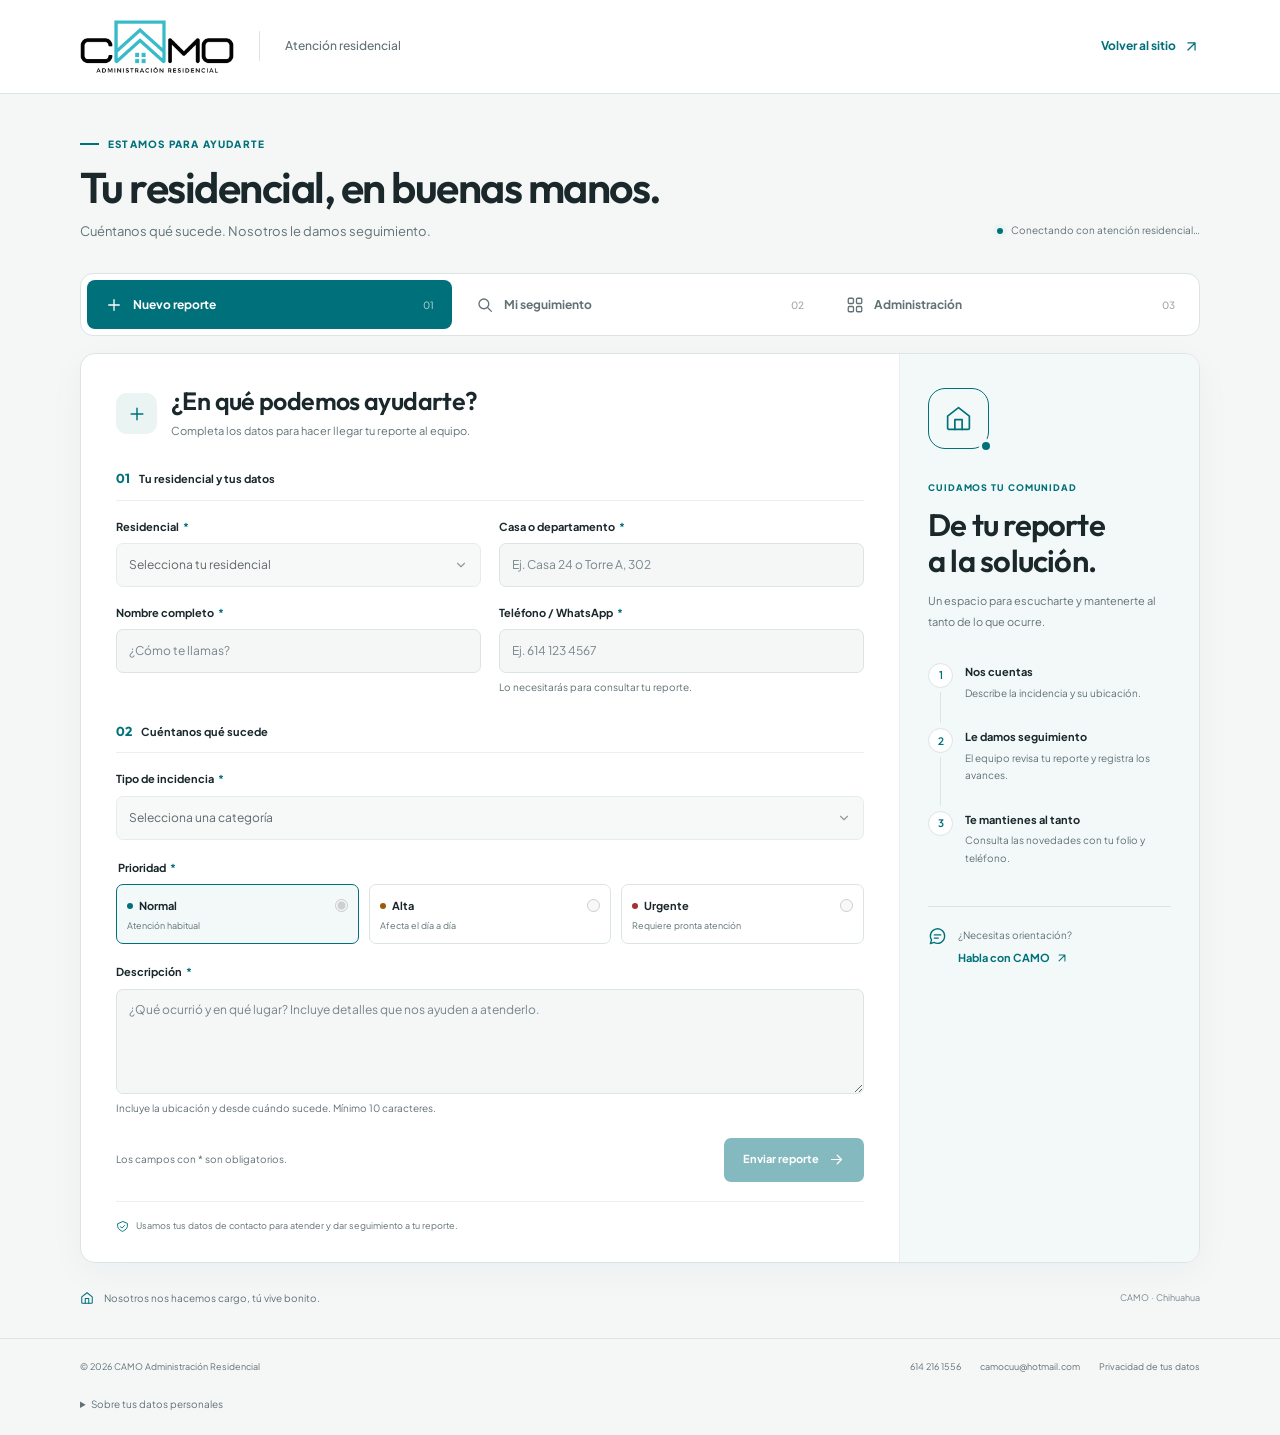
==== incidencias.html @ f7204203 "Add CAMO residential incident portal with Supabase" ====
<!DOCTYPE html>
<html lang="es-MX">
<head>
  <meta charset="UTF-8">
  <meta name="viewport" content="width=device-width, initial-scale=1.0">
  <meta name="theme-color" content="#00717a">
  <meta name="description" content="Reporta una incidencia en tu residencial, consulta su seguimiento y mantente en contacto con el equipo de CAMO.">
  <meta name="robots" content="noindex, nofollow">
  <title>Atención residencial | CAMO</title>
  <link rel="preconnect" href="https://fonts.googleapis.com">
  <link rel="preconnect" href="https://fonts.gstatic.com" crossorigin>
  <link href="https://fonts.googleapis.com/css2?family=Plus+Jakarta+Sans:wght@400;500;600;700;800&family=Outfit:wght@400;500;600;700;800&display=swap" rel="stylesheet">
  <link rel="stylesheet" href="assets/css/tickets.css">
  <script src="assets/js/vendor/supabase.js" defer></script>
  <script src="assets/js/config.js" defer></script>
  <script src="assets/js/tickets-core.js" defer></script>
  <script src="assets/js/tickets.js" defer></script>
</head>
<body>
  <a class="skip-link" href="#portal">Ir a atención residencial</a>
  <svg class="icon-library" xmlns="http://www.w3.org/2000/svg" aria-hidden="true" focusable="false">
    <symbol id="icon-arrow-up-right" viewBox="0 0 24 24"><path d="M7 17 17 7M7 7h10v10"/></symbol>
    <symbol id="icon-arrow-right" viewBox="0 0 24 24"><path d="M5 12h14m-6-6 6 6-6 6"/></symbol>
    <symbol id="icon-arrow-left" viewBox="0 0 24 24"><path d="M19 12H5m6 6-6-6 6-6"/></symbol>
    <symbol id="icon-plus" viewBox="0 0 24 24"><path d="M12 5v14M5 12h14"/></symbol>
    <symbol id="icon-search" viewBox="0 0 24 24"><circle cx="10.5" cy="10.5" r="6.5"/><path d="m16 16 4.5 4.5"/></symbol>
    <symbol id="icon-grid" viewBox="0 0 24 24"><rect x="3" y="3" width="7" height="7" rx="1.5"/><rect x="14" y="3" width="7" height="7" rx="1.5"/><rect x="3" y="14" width="7" height="7" rx="1.5"/><rect x="14" y="14" width="7" height="7" rx="1.5"/></symbol>
    <symbol id="icon-home" viewBox="0 0 24 24"><path d="m3 10 9-7 9 7v10a1 1 0 0 1-1 1H4a1 1 0 0 1-1-1Z"/><path d="M9 21v-8h6v8"/></symbol>
    <symbol id="icon-check" viewBox="0 0 24 24"><path d="m5 12 4 4L19 6"/></symbol>
    <symbol id="icon-chat" viewBox="0 0 24 24"><path d="M21 11.5a9 9 0 0 1-13.3 8L3 21l1.5-4.7A9 9 0 1 1 21 11.5Z"/><path d="M8 10h8M8 14h5"/></symbol>
    <symbol id="icon-shield" viewBox="0 0 24 24"><path d="M12 3 3 7v5c0 5 9 9 9 9s9-4 9-9V7Z"/><path d="m8 12 3 3 5-5"/></symbol>
    <symbol id="icon-clock" viewBox="0 0 24 24"><circle cx="12" cy="12" r="9"/><path d="M12 7v5l3 2"/></symbol>
    <symbol id="icon-copy" viewBox="0 0 24 24"><rect x="8" y="8" width="12" height="13" rx="2"/><path d="M16 8V5a2 2 0 0 0-2-2H5a2 2 0 0 0-2 2v9a2 2 0 0 0 2 2h3"/></symbol>
    <symbol id="icon-refresh" viewBox="0 0 24 24"><path d="M20 7v5h-5M4 17v-5h5M6.1 7a7 7 0 0 1 11.6-2L20 8M4 16l2.3 3A7 7 0 0 0 17.9 17"/></symbol>
    <symbol id="icon-lock" viewBox="0 0 24 24"><rect x="4" y="10" width="16" height="11" rx="2"/><path d="M8 10V7a4 4 0 0 1 8 0v3M12 14v3"/></symbol>
  </svg>

  <header class="site-header">
    <div class="header-inner">
      <a href="index.html" class="brand-link" aria-label="CAMO Administración Residencial, ir al inicio">
        <img src="assets/images/logo-camo.png" alt="CAMO Administración Residencial" width="1024" height="376">
      </a>
      <span class="header-divider" aria-hidden="true"></span>
      <span class="header-label">Atención residencial</span>
      <a href="index.html" class="back-link">Volver al sitio <svg class="icon" aria-hidden="true"><use href="#icon-arrow-up-right"></use></svg></a>
    </div>
  </header>

  <main id="portal" class="portal-shell">
    <div class="portal-intro">
      <div>
        <p class="eyebrow"><span class="eyebrow-line" aria-hidden="true"></span>Estamos para ayudarte</p>
        <h1>Tu residencial,<br class="mobile-break"> en buenas manos.</h1>
        <p class="intro-description">Cuéntanos qué sucede. Nosotros le damos seguimiento.</p>
      </div>
      <div class="connection-status" role="status">
        <span class="connection-dot" aria-hidden="true"></span>
        <span id="connection-label">Conectando con atención residencial…</span>
      </div>
    </div>

    <noscript><p class="feedback feedback-error">Activa JavaScript para enviar y consultar reportes. También puedes comunicarte con CAMO al <a href="tel:+526142161556">614 216 1556</a>.</p></noscript>
    <div id="global-feedback" class="feedback" role="status" aria-live="polite" hidden></div>

    <div class="portal-tabs" role="tablist" aria-label="Atención residencial">
      <button id="tab-new" class="portal-tab" type="button" role="tab" aria-selected="true" aria-controls="view-new" data-view="new">
        <svg class="icon" aria-hidden="true"><use href="#icon-plus"></use></svg><span>Nuevo reporte</span><span class="tab-index" aria-hidden="true">01</span>
      </button>
      <button id="tab-track" class="portal-tab" type="button" role="tab" aria-selected="false" aria-controls="view-track" data-view="track" tabindex="-1">
        <svg class="icon" aria-hidden="true"><use href="#icon-search"></use></svg><span>Mi seguimiento</span><span class="tab-index" aria-hidden="true">02</span>
      </button>
      <button id="tab-admin" class="portal-tab" type="button" role="tab" aria-selected="false" aria-controls="view-admin" data-view="admin" tabindex="-1">
        <svg class="icon" aria-hidden="true"><use href="#icon-grid"></use></svg><span>Administración</span><span class="tab-index" aria-hidden="true">03</span>
      </button>
    </div>

    <section id="view-new" class="view-panel" role="tabpanel" aria-labelledby="tab-new" tabindex="0">
      <div class="report-layout">
        <div class="form-area">
          <div class="section-heading">
            <span class="section-marker" aria-hidden="true"><svg class="icon"><use href="#icon-plus"></use></svg></span>
            <div><h2>¿En qué podemos ayudarte?</h2><p>Completa los datos para hacer llegar tu reporte al equipo.</p></div>
          </div>

          <form id="report-form">
            <fieldset id="report-fields" class="form-fields" disabled>
              <legend class="sr-only">Información del reporte</legend>
              <div class="form-section-label"><span>01</span> Tu residencial y tus datos</div>
              <div class="form-grid">
                <div class="field">
                  <label for="report-property">Residencial <span class="required-mark" aria-hidden="true">*</span></label>
                  <select id="report-property" name="property_id" required><option value="">Selecciona tu residencial</option></select>
                </div>
                <div class="field">
                  <label for="report-unit">Casa o departamento <span class="required-mark" aria-hidden="true">*</span></label>
                  <input id="report-unit" name="unit" type="text" maxlength="50" autocomplete="address-line2" placeholder="Ej. Casa 24 o Torre A, 302" required>
                </div>
                <div class="field">
                  <label for="report-name">Nombre completo <span class="required-mark" aria-hidden="true">*</span></label>
                  <input id="report-name" name="resident_name" type="text" minlength="2" maxlength="100" autocomplete="name" placeholder="¿Cómo te llamas?" required>
                </div>
                <div class="field">
                  <label for="report-phone">Teléfono / WhatsApp <span class="required-mark" aria-hidden="true">*</span></label>
                  <input id="report-phone" name="phone" type="tel" inputmode="tel" autocomplete="tel" maxlength="40" placeholder="Ej. 614 123 4567" aria-describedby="report-phone-hint" required>
                  <p id="report-phone-hint" class="field-hint">Lo necesitarás para consultar tu reporte.</p>
                </div>
              </div>
              <div class="form-section-label"><span>02</span> Cuéntanos qué sucede</div>
              <div class="field">
                <label for="report-category">Tipo de incidencia <span class="required-mark" aria-hidden="true">*</span></label>
                <select id="report-category" name="category" required>
                  <option value="">Selecciona una categoría</option>
                  <option value="alumbrado">Alumbrado</option>
                  <option value="accesos">Accesos y seguridad</option>
                  <option value="agua">Agua y fugas</option>
                  <option value="areas-verdes">Áreas verdes</option>
                  <option value="elevadores">Elevadores</option>
                  <option value="ruido">Ruido y convivencia</option>
                  <option value="limpieza">Limpieza</option>
                  <option value="otro">Otro</option>
                </select>
              </div>
              <fieldset class="urgency-fieldset">
                <legend>Prioridad <span class="required-mark" aria-hidden="true">*</span></legend>
                <div class="urgency-options">
                  <label class="urgency-option"><input type="radio" name="urgency" value="normal" checked required><span class="urgency-choice"><span class="urgency-option-title"><span class="priority-dot priority-normal" aria-hidden="true"></span>Normal</span><span class="urgency-caption">Atención habitual</span></span></label>
                  <label class="urgency-option"><input type="radio" name="urgency" value="alta"><span class="urgency-choice"><span class="urgency-option-title"><span class="priority-dot priority-high" aria-hidden="true"></span>Alta</span><span class="urgency-caption">Afecta el día a día</span></span></label>
                  <label class="urgency-option"><input type="radio" name="urgency" value="urgente"><span class="urgency-choice"><span class="urgency-option-title"><span class="priority-dot priority-urgent" aria-hidden="true"></span>Urgente</span><span class="urgency-caption">Requiere pronta atención</span></span></label>
                </div>
              </fieldset>
              <div class="field">
                <label for="report-description">Descripción <span class="required-mark" aria-hidden="true">*</span></label>
                <textarea id="report-description" name="description" rows="4" minlength="10" maxlength="4000" placeholder="¿Qué ocurrió y en qué lugar? Incluye detalles que nos ayuden a atenderlo." aria-describedby="description-hint" required></textarea>
                <p id="description-hint" class="field-hint">Incluye la ubicación y desde cuándo sucede. Mínimo 10 caracteres.</p>
              </div>
              <div class="honeypot" aria-hidden="true"><label for="report-website">Sitio web</label><input id="report-website" name="website" type="text" tabindex="-1" autocomplete="off"></div>
              <p id="report-error" class="feedback feedback-error" role="alert" hidden></p>
              <div class="form-submit-row">
                <p class="required-note">Los campos con <span aria-hidden="true">*</span> son obligatorios.</p>
                <button id="report-submit" class="button button-primary" type="submit">Enviar reporte <svg class="icon" aria-hidden="true"><use href="#icon-arrow-right"></use></svg></button>
              </div>
              <p class="privacy-note"><svg class="icon" aria-hidden="true"><use href="#icon-shield"></use></svg><span>Usamos tus datos de contacto para atender y dar seguimiento a tu reporte.</span></p>
            </fieldset>
          </form>

          <div id="report-success" class="success-panel" tabindex="-1" hidden>
            <span class="success-icon" aria-hidden="true"><svg class="icon"><use href="#icon-check"></use></svg></span>
            <p class="eyebrow">Reporte recibido</p>
            <h2>Ya estamos al tanto.</h2>
            <p>Tu reporte quedó registrado. Guarda este folio para consultar las novedades.</p>
            <div class="folio-receipt"><span class="receipt-label">Tu folio de seguimiento</span><strong id="success-folio"></strong><span id="success-date" class="receipt-date"></span><button id="success-copy" type="button" class="button button-secondary button-small"><svg class="icon" aria-hidden="true"><use href="#icon-copy"></use></svg>Copiar folio</button></div>
            <p class="field-hint">En “Mi seguimiento” ingresa este folio y el teléfono que registraste.</p>
            <div class="success-actions"><a id="success-whatsapp" class="button button-primary" target="_blank" rel="noopener noreferrer"><svg class="icon" aria-hidden="true"><use href="#icon-chat"></use></svg>Compartir por WhatsApp</a><button id="report-again" type="button" class="button button-ghost">Crear otro reporte</button></div>
          </div>
        </div>

        <aside class="service-aside" aria-label="Cómo atendemos tu reporte">
          <div class="aside-symbol" aria-hidden="true"><svg class="icon"><use href="#icon-home"></use></svg><span></span></div>
          <p class="eyebrow">Cuidamos tu comunidad</p>
          <h2>De tu reporte<br>a la solución.</h2>
          <p class="aside-intro">Un espacio para escucharte y mantenerte al tanto de lo que ocurre.</p>
          <ol class="service-steps">
            <li><span class="step-number">1</span><div><h3>Nos cuentas</h3><p>Describe la incidencia y su ubicación.</p></div></li>
            <li><span class="step-number">2</span><div><h3>Le damos seguimiento</h3><p>El equipo revisa tu reporte y registra los avances.</p></div></li>
            <li><span class="step-number">3</span><div><h3>Te mantienes al tanto</h3><p>Consulta las novedades con tu folio y teléfono.</p></div></li>
          </ol>
          <div class="aside-contact"><svg class="icon" aria-hidden="true"><use href="#icon-chat"></use></svg><div><p>¿Necesitas orientación?</p><a href="https://wa.me/526142161556" target="_blank" rel="noopener noreferrer">Habla con CAMO <svg class="icon" aria-hidden="true"><use href="#icon-arrow-up-right"></use></svg></a></div></div>
        </aside>
      </div>
    </section>

    <section id="view-track" class="view-panel" role="tabpanel" aria-labelledby="tab-track" tabindex="0" hidden>
      <div class="tracking-layout">
        <div class="tracking-heading"><span class="section-marker" aria-hidden="true"><svg class="icon"><use href="#icon-search"></use></svg></span><p class="eyebrow">Cada avance, a tu alcance</p><h2>Consulta tu reporte.</h2><p>Ingresa tu folio y el teléfono completo que registraste para ver su estado y las actualizaciones del equipo.</p><div class="privacy-caption"><svg class="icon" aria-hidden="true"><use href="#icon-lock"></use></svg><span>Pedimos ambos datos para proteger la privacidad de tu reporte.</span></div></div>
        <form id="track-form" class="tracking-form">
          <div class="field"><label for="track-folio">Folio de seguimiento</label><input id="track-folio" name="folio" type="text" maxlength="64" autocomplete="off" autocapitalize="characters" spellcheck="false" placeholder="CAMO-2026-…" aria-describedby="track-folio-hint" required><p id="track-folio-hint" class="field-hint">Lo recibiste al enviar tu reporte.</p></div>
          <div class="field"><label for="track-phone">Teléfono registrado</label><input id="track-phone" name="phone" type="tel" inputmode="tel" maxlength="40" autocomplete="tel" placeholder="Ej. 614 123 4567" required></div>
          <p id="track-error" class="feedback feedback-error" role="alert" hidden></p>
          <button class="button button-primary button-full" type="submit">Consultar seguimiento <svg class="icon" aria-hidden="true"><use href="#icon-arrow-right"></use></svg></button>
        </form>
      </div>
      <div id="track-result" class="tracking-result" aria-live="polite" hidden></div>
    </section>

    <section id="view-admin" class="view-panel" role="tabpanel" aria-labelledby="tab-admin" tabindex="0" hidden>
      <div id="admin-gate" class="admin-gate">
        <div class="admin-gate-heading"><span class="section-marker" aria-hidden="true"><svg class="icon"><use href="#icon-lock"></use></svg></span><p class="eyebrow">Equipo CAMO</p><h2>Todo en orden.<br>Todos al tanto.</h2><p>Accede para revisar los reportes de tus residenciales y compartir avances con los residentes.</p><span class="access-note"><svg class="icon" aria-hidden="true"><use href="#icon-shield"></use></svg>Acceso para personal autorizado</span></div>
        <form id="login-form" class="login-form">
          <h3>Iniciar sesión</h3>
          <div class="field"><label for="login-email">Correo electrónico</label><input id="login-email" name="email" type="email" autocomplete="username" maxlength="254" placeholder="tu@correo.com" required></div>
          <div class="field"><label for="login-password">Contraseña</label><input id="login-password" name="password" type="password" autocomplete="current-password" required></div>
          <p id="login-error" class="feedback feedback-error" role="alert" hidden></p>
          <button class="button button-primary button-full" type="submit">Entrar a administración <svg class="icon" aria-hidden="true"><use href="#icon-arrow-right"></use></svg></button>
          <p class="field-hint">Si necesitas acceso, contacta a la administración de CAMO.</p>
        </form>
      </div>

      <div id="admin-dashboard" class="admin-dashboard" hidden>
        <div class="dashboard-heading"><div><p class="eyebrow">Administración</p><h2>Reportes de tu comunidad</h2><p class="admin-session">Sesión: <span id="admin-email"></span></p></div><div class="dashboard-actions"><button id="refresh-btn" type="button" class="button button-secondary button-small"><svg class="icon" aria-hidden="true"><use href="#icon-refresh"></use></svg>Actualizar</button><button id="logout-btn" type="button" class="button button-ghost button-small">Cerrar sesión</button></div></div>
        <dl class="metrics" aria-label="Resumen de reportes"><div class="metric"><dt>Total de reportes</dt><dd id="kpi-total">—</dd></div><div class="metric"><dt><span class="status-dot status-dot-pending" aria-hidden="true"></span>Pendientes</dt><dd id="kpi-pendiente">—</dd></div><div class="metric"><dt><span class="status-dot status-dot-progress" aria-hidden="true"></span>En proceso</dt><dd id="kpi-en_proceso">—</dd></div><div class="metric"><dt><span class="status-dot status-dot-resolved" aria-hidden="true"></span>Resueltos</dt><dd id="kpi-resuelto">—</dd></div></dl>
        <div class="filters" role="search" aria-label="Filtrar reportes"><div class="field"><label for="filter-property">Residencial</label><select id="filter-property"><option value="">Todos los residenciales</option></select></div><div class="field"><label for="filter-status">Estado</label><select id="filter-status"><option value="">Todos los estados</option><option value="pendiente">Pendiente</option><option value="en_proceso">En proceso</option><option value="resuelto">Resuelto</option></select></div><div class="field field-search"><label for="filter-search">Buscar un reporte</label><div class="search-input"><svg class="icon" aria-hidden="true"><use href="#icon-search"></use></svg><input id="filter-search" type="search" maxlength="120" placeholder="Folio, nombre o casa" autocomplete="off"></div></div></div>
        <div class="list-heading"><h3>Bandeja de reportes</h3><span id="list-count" class="list-count" role="status"></span></div>
        <p id="admin-error" class="feedback feedback-error" role="alert" hidden></p>
        <div id="admin-list" class="ticket-list" aria-live="polite"></div>
        <nav class="pagination" aria-label="Páginas de reportes"><button id="prev-page" class="button button-secondary button-small" type="button" disabled><svg class="icon" aria-hidden="true"><use href="#icon-arrow-left"></use></svg>Anterior</button><span id="page-label" class="page-label" role="status"></span><button id="next-page" class="button button-secondary button-small" type="button" disabled>Siguiente<svg class="icon" aria-hidden="true"><use href="#icon-arrow-right"></use></svg></button></nav>
        <details class="properties-management"><summary><span><svg class="icon" aria-hidden="true"><use href="#icon-home"></use></svg>Residenciales</span><span class="summary-caption">Administrar catálogo <span aria-hidden="true">+</span></span></summary><div class="properties-content"><div><h3>Residenciales que atendemos</h3><p>Los residenciales activos aparecen al crear un reporte.</p></div><form id="properties-form" class="properties-form"><div class="field"><label for="property-name">Nombre del residencial</label><input id="property-name" name="name" type="text" minlength="2" maxlength="120" placeholder="Nombre del residencial" required></div><button class="button button-primary" type="submit"><svg class="icon" aria-hidden="true"><use href="#icon-plus"></use></svg>Agregar</button></form><p id="properties-error" class="feedback feedback-error" role="alert" hidden></p><div id="properties-list" class="properties-list" aria-live="polite"></div></div></details>
      </div>
    </section>

    <div class="portal-signoff"><svg class="icon" aria-hidden="true"><use href="#icon-home"></use></svg><p>Nosotros nos hacemos cargo, tú vive bonito.</p><span>CAMO · Chihuahua</span></div>
  </main>

  <footer class="site-footer"><div class="footer-inner"><p>© 2026 CAMO Administración Residencial</p><div class="footer-links"><a href="tel:+526142161556">614 216 1556</a><a href="mailto:camocuu@hotmail.com">camocuu@hotmail.com</a><a href="#privacy-info">Privacidad de tus datos</a></div></div><details id="privacy-info" class="privacy-details"><summary>Sobre tus datos personales</summary><p>CAMO utiliza el nombre, teléfono, residencial y detalles que compartes para atender tu reporte y dar seguimiento. Evita incluir datos sensibles o información personal de terceros en la descripción. Para consultas sobre tus datos, escribe a <a href="mailto:camocuu@hotmail.com">camocuu@hotmail.com</a>.</p></details></footer>

  <dialog id="update-dialog" class="portal-dialog" aria-labelledby="update-title" aria-describedby="update-help"><form id="update-form"><span class="section-marker" aria-hidden="true"><svg class="icon"><use href="#icon-chat"></use></svg></span><p class="eyebrow" id="update-folio"></p><h2 id="update-title">Actualizar reporte</h2><p id="update-help" class="dialog-description">Comparte el avance para mantener al residente al tanto.</p><div class="field"><label for="update-status">Estado del reporte</label><select id="update-status" name="status" required><option value="pendiente">Pendiente</option><option value="en_proceso">En proceso</option><option value="resuelto">Resuelto</option></select></div><div class="field"><label for="update-note">Nota de seguimiento</label><textarea id="update-note" name="note" rows="4" minlength="3" maxlength="2000" placeholder="Describe lo que se realizó o el siguiente paso." aria-describedby="update-note-hint" required></textarea><p id="update-note-hint" class="field-hint">Esta nota aparecerá en el seguimiento del residente.</p></div><p id="update-error" class="feedback feedback-error" role="alert" hidden></p><div class="dialog-actions"><button id="cancel-update" class="button button-secondary" type="button">Cancelar</button><button class="button button-primary" type="submit">Guardar actualización</button></div></form></dialog>

  <dialog id="archive-dialog" class="portal-dialog portal-dialog-small" aria-labelledby="archive-title" aria-describedby="archive-help"><form id="archive-form"><p class="eyebrow" id="archive-folio"></p><h2 id="archive-title">Archivar reporte</h2><p id="archive-help" class="dialog-description">El reporte dejará de aparecer en la bandeja activa y en la consulta del residente. Su información y seguimiento se conservarán en el archivo de CAMO.</p><p id="archive-error" class="feedback feedback-error" role="alert" hidden></p><div class="dialog-actions"><button id="cancel-archive" class="button button-secondary" type="button">Cancelar</button><button class="button button-danger" type="submit">Archivar reporte</button></div></form></dialog>
</body>
</html>
---- assets/css/tickets.css ----
:root {
  color-scheme: light;
  --teal: #00717a;
  --teal-dark: #005d65;
  --teal-light: #e9f4f3;
  --teal-pale: #f3f9f8;
  --ink: #1a272b;
  --muted: #627176;
  --subtle: #77858a;
  --page: #f5f7f7;
  --white: #fff;
  --line: #dce4e4;
  --line-light: #eaf0ef;
  --amber: #9b5b09;
  --amber-soft: #fff6e8;
  --red: #a82f31;
  --red-soft: #fff1f0;
  --green: #257247;
  --green-soft: #edf6ef;
  --blue: #315b91;
  --blue-soft: #edf3fc;
  --shadow: 0 10px 36px rgb(24 50 53 / 4%);
  --font-body: "Plus Jakarta Sans", sans-serif;
  --font-display: "Outfit", sans-serif;
}

*, *::before, *::after { box-sizing: border-box; }
html { scroll-behavior: smooth; scroll-padding-top: 2rem; }
body { margin: 0; background: var(--page); color: var(--ink); font-family: var(--font-body); font-size: 14px; line-height: 1.65; -webkit-font-smoothing: antialiased; }
[hidden] { display: none !important; }
button, input, select, textarea { font: inherit; }
button, a, input, select, textarea, summary { -webkit-tap-highlight-color: transparent; }
button, select, summary { cursor: pointer; }
a { color: var(--teal); text-underline-offset: .2em; }
button { color: inherit; }
button:disabled, input:disabled, select:disabled, textarea:disabled { cursor: not-allowed; }
button:disabled { opacity: .48; }
input, select, textarea, button { min-width: 0; }
:is(button, a, input, select, textarea, summary, [tabindex]):focus-visible { outline: 3px solid var(--teal); outline-offset: 4px; }
::selection { background: var(--teal); color: var(--white); }
h1, h2, h3, h4, p, dl, dd { margin: 0; }
h1, h2, h3 { font-family: var(--font-display); font-weight: 600; line-height: 1.15; }
fieldset { min-width: 0; margin: 0; padding: 0; border: 0; }
img { display: block; max-width: 100%; height: auto; }
.icon { display: inline-block; width: 20px; height: 20px; flex: 0 0 auto; fill: none; stroke: currentColor; stroke-width: 1.75; stroke-linecap: round; stroke-linejoin: round; vertical-align: middle; }
.icon-library { position: absolute; width: 0; height: 0; overflow: hidden; }
.sr-only, .honeypot { position: absolute; width: 1px; height: 1px; padding: 0; margin: -1px; overflow: hidden; clip: rect(0, 0, 0, 0); white-space: nowrap; border: 0; }
.honeypot { left: -10000px; }
.skip-link { position: fixed; top: -100px; left: 1rem; z-index: 20; padding: .75rem 1.25rem; border-radius: .5rem; background: var(--teal); color: var(--white); font-weight: 700; }
.skip-link:focus { top: 1rem; }
.site-header { background: var(--white); border-bottom: 1px solid var(--line); }
.header-inner { max-width: 1184px; min-height: 91px; margin: 0 auto; padding: 18px 32px; display: flex; align-items: center; gap: 25px; }
.brand-link { display: block; flex-shrink: 0; }
.brand-link img { width: 154px; }
.header-divider { width: 1px; height: 30px; background: var(--line); }
.header-label { color: var(--muted); font-size: 12px; font-weight: 500; }
.back-link { display: inline-flex; gap: 7px; align-items: center; margin-left: auto; font-size: 12px; font-weight: 700; text-decoration: none; }
.back-link .icon { width: 17px; height: 17px; }
.back-link:hover { color: var(--teal-dark); text-decoration: underline; }
.portal-shell { width: min(1120px, calc(100% - 64px)); margin: 0 auto; padding: 43px 0 0; }
.portal-intro { display: flex; justify-content: space-between; align-items: flex-end; gap: 30px; margin-bottom: 31px; }
.eyebrow { display: flex; gap: 9px; align-items: center; color: var(--teal); font-size: 10px; font-weight: 800; line-height: 1.5; letter-spacing: .12em; text-transform: uppercase; }
.eyebrow-line { display: block; width: 19px; height: 2px; background: var(--teal); }
h1 { margin-top: 11px; font-size: clamp(30px, 3.6vw, 43px); letter-spacing: -.035em; }
.mobile-break { display: none; }
.intro-description { margin-top: 9px; font-size: 13px; color: var(--muted); }
.connection-status { display: inline-flex; align-items: center; gap: 8px; max-width: 240px; margin-bottom: 4px; font-size: 10px; line-height: 1.5; color: var(--muted); }
.connection-dot { flex: 0 0 auto; width: 6px; height: 6px; border-radius: 50%; background: var(--teal); box-shadow: 0 0 0 4px var(--teal-light); }
.portal-tabs { display: grid; grid-template-columns: repeat(3, minmax(0, 1fr)); padding: 6px; gap: 6px; margin-bottom: 17px; background: var(--white); border: 1px solid var(--line); border-radius: 13px; }
.portal-tab { display: flex; justify-content: flex-start; align-items: center; gap: 10px; padding: 13px 18px; min-height: 49px; border: 0; border-radius: 8px; background: transparent; color: var(--muted); font-size: 12px; font-weight: 700; transition: background-color .15s ease, color .15s ease; }
.portal-tab .icon { width: 18px; height: 18px; }
.portal-tab:hover { background: var(--teal-pale); color: var(--teal); }
.portal-tab[aria-selected="true"] { color: var(--white); background: var(--teal); }
.portal-tab:focus-visible { outline-offset: 1px; }
.tab-index { margin-left: auto; font-size: 10px; font-weight: 500; opacity: .6; }
.view-panel { background: var(--white); border: 1px solid var(--line); border-radius: 15px; box-shadow: var(--shadow); overflow: clip; }
.view-panel:focus-visible { outline-offset: 5px; }
.report-layout { display: grid; grid-template-columns: minmax(0, 1fr) 300px; }
.form-area { min-width: 0; padding: 33px 35px 29px; }
.section-heading { display: flex; align-items: center; gap: 14px; margin-bottom: 28px; }
.section-marker { display: inline-flex; justify-content: center; align-items: center; width: 41px; height: 41px; flex: 0 0 auto; background: var(--teal-light); color: var(--teal); border-radius: 11px; }
.section-heading h2 { font-size: 25px; letter-spacing: -.025em; }
.section-heading p { margin-top: 6px; color: var(--muted); font-size: 11px; }
.form-section-label { display: flex; align-items: center; gap: 9px; margin: 26px 0 17px; padding-bottom: 10px; border-bottom: 1px solid var(--line-light); font-weight: 700; font-size: 11px; color: var(--ink); }
.form-section-label:first-of-type { margin-top: 0; }
.form-section-label > span { color: var(--teal); font-family: var(--font-display); font-size: 13px; }
.form-grid { display: grid; grid-template-columns: repeat(2, minmax(0, 1fr)); column-gap: 18px; row-gap: 17px; }
.field { min-width: 0; }
.field > label, .urgency-fieldset > legend { display: block; margin-bottom: 7px; color: var(--ink); font-size: 11px; font-weight: 700; }
.required-mark { margin-left: 2px; color: var(--teal); }
input:not([type="radio"]), select, textarea { display: block; width: 100%; border: 1px solid var(--line); border-radius: 7px; padding: 11px 12px; background: var(--white); color: var(--ink); font-size: 12px; line-height: 1.5; transition: border-color .15s ease, box-shadow .15s ease; }
input:not([type="radio"]), select { min-height: 44px; }
select { padding-right: 34px; appearance: none; background-image: url("data:image/svg+xml,%3Csvg xmlns='http://www.w3.org/2000/svg' width='14' height='14' viewBox='0 0 24 24' fill='none' stroke='%23627176' stroke-width='2' stroke-linecap='round' stroke-linejoin='round'%3E%3Cpath d='m6 9 6 6 6-6'/%3E%3C/svg%3E"); background-position: right 12px center; background-repeat: no-repeat; }
input::placeholder, textarea::placeholder { color: var(--subtle); opacity: 1; }
input:hover:not(:disabled), select:hover:not(:disabled), textarea:hover:not(:disabled) { border-color: var(--subtle); }
input:focus, select:focus, textarea:focus { border-color: var(--teal); outline: 2px solid var(--teal-light); outline-offset: 1px; }
input[aria-invalid="true"], select[aria-invalid="true"], textarea[aria-invalid="true"] { border-color: var(--red); }
textarea { resize: vertical; min-height: 105px; }
.form-fields:disabled input, .form-fields:disabled select, .form-fields:disabled textarea { background-color: var(--page); }
.field-hint { margin-top: 6px; color: var(--muted); font-size: 10px; line-height: 1.6; }
.urgency-fieldset { margin: 19px 0; }
.urgency-options { display: grid; grid-template-columns: repeat(3, minmax(0, 1fr)); gap: 10px; }
.urgency-option { position: relative; display: block; cursor: pointer; }
.urgency-option input { position: absolute; top: 15px; right: 11px; margin: 0; width: 13px; height: 13px; accent-color: var(--teal); }
.urgency-choice { display: flex; flex-direction: column; height: 100%; padding: 12px 10px 11px; border: 1px solid var(--line); border-radius: 7px; transition: background-color .15s ease, border-color .15s ease; }
.urgency-option input:checked + .urgency-choice { background: var(--teal-pale); border-color: var(--teal); }
.urgency-option input:focus-visible { outline: 0; }
.urgency-option input:focus-visible + .urgency-choice { outline: 3px solid var(--teal); outline-offset: 3px; }
.urgency-option-title { display: flex; align-items: center; gap: 6px; padding-right: 13px; font-size: 11px; font-weight: 700; }
.priority-dot, .status-dot { display: inline-block; width: 6px; height: 6px; border-radius: 50%; flex: 0 0 auto; }
.priority-normal { background: var(--teal); }
.priority-high, .status-dot-pending { background: var(--amber); }
.priority-urgent { background: var(--red); }
.urgency-caption { display: block; margin-top: 4px; font-size: 9px; line-height: 1.5; color: var(--muted); }
.form-submit-row { display: flex; align-items: center; justify-content: space-between; flex-wrap: wrap; gap: 16px; margin-top: 22px; }
.required-note { color: var(--muted); font-size: 10px; }
.button { display: inline-flex; align-items: center; justify-content: center; gap: 9px; min-height: 44px; padding: 11px 18px; border: 1px solid transparent; border-radius: 7px; font-size: 11px; font-weight: 700; line-height: 1.5; text-align: center; text-decoration: none; transition: background-color .15s ease, border-color .15s ease, color .15s ease; }
.button .icon { width: 17px; height: 17px; }
.button-primary { background: var(--teal); color: var(--white); }
.button-primary:hover:not(:disabled) { background: var(--teal-dark); }
.button-secondary { background: var(--white); border-color: var(--line); color: var(--ink); }
.button-secondary:hover:not(:disabled) { background: var(--teal-pale); border-color: var(--teal); color: var(--teal); }
.button-ghost { background: transparent; color: var(--muted); }
.button-ghost:hover:not(:disabled) { background: var(--page); color: var(--ink); }
.button-danger { background: var(--red); color: var(--white); }
.button-danger:hover:not(:disabled) { background: var(--ink); }
.button-small { padding: 8px 12px; min-height: 38px; font-size: 10px; }
.button-full { width: 100%; }
.privacy-note { display: flex; align-items: flex-start; gap: 7px; margin-top: 19px; padding-top: 17px; border-top: 1px solid var(--line-light); font-size: 9px; line-height: 1.6; color: var(--muted); }
.privacy-note .icon { width: 13px; height: 13px; margin-top: 1px; color: var(--teal); }
.service-aside { position: relative; padding: 34px 28px; background: var(--teal-pale); border-left: 1px solid var(--line-light); }
.aside-symbol { position: relative; display: flex; align-items: center; width: 61px; height: 61px; margin-bottom: 32px; border: 1px solid var(--teal); border-radius: 17px; color: var(--teal); justify-content: center; }
.aside-symbol > .icon { width: 29px; height: 29px; stroke-width: 1.4; }
.aside-symbol > span { position: absolute; right: -5px; bottom: -5px; width: 14px; height: 14px; background: var(--teal); border: 3px solid var(--teal-pale); border-radius: 50%; }
.service-aside .eyebrow { font-size: 9px; letter-spacing: .1em; }
.service-aside h2 { margin: 12px 0 13px; font-size: 31px; letter-spacing: -.025em; }
.aside-intro { font-size: 11px; color: var(--muted); line-height: 1.9; }
.service-steps { list-style: none; margin: 30px 0 0; padding: 0; }
.service-steps li { position: relative; display: flex; gap: 12px; padding-bottom: 26px; }
.service-steps li:not(:last-child)::after { content: ""; position: absolute; left: 12px; top: 29px; bottom: 5px; width: 1px; background: var(--line); }
.step-number { display: flex; justify-content: center; align-items: center; flex: 0 0 auto; width: 25px; height: 25px; color: var(--teal); border: 1px solid var(--line); border-radius: 50%; background: var(--white); font-family: var(--font-display); font-size: 11px; font-weight: 500; }
.service-steps h3 { padding-top: 3px; font-family: var(--font-body); font-size: 11px; font-weight: 700; }
.service-steps p { margin-top: 6px; color: var(--muted); font-size: 10px; line-height: 1.75; }
.aside-contact { display: flex; gap: 11px; padding-top: 20px; margin-top: 13px; border-top: 1px solid var(--line); }
.aside-contact > .icon { color: var(--teal); width: 19px; height: 19px; }
.aside-contact p { color: var(--muted); font-size: 10px; }
.aside-contact a { display: inline-flex; align-items: center; gap: 5px; margin-top: 5px; font-size: 11px; font-weight: 700; text-decoration: none; }
.aside-contact a:hover { text-decoration: underline; }
.aside-contact a .icon { width: 14px; height: 14px; }
.feedback { margin: 0 0 18px; padding: 13px 16px; border: 1px solid var(--line); border-radius: 8px; background: var(--teal-light); color: var(--teal-dark); font-size: 12px; overflow-wrap: anywhere; }
.feedback-error, .feedback.error { background: var(--red-soft); color: var(--red); border-color: var(--red); }
.feedback-success, .feedback.success { background: var(--green-soft); color: var(--green); border-color: var(--green); }
form .feedback { margin-top: 17px; margin-bottom: 0; }
.success-panel { padding: 30px 7px; text-align: center; }
.success-icon { display: flex; justify-content: center; align-items: center; margin: 0 auto 21px; width: 62px; height: 62px; color: var(--teal); background: var(--teal-light); border-radius: 50%; }
.success-icon .icon { width: 29px; height: 29px; }
.success-panel .eyebrow { justify-content: center; }
.success-panel h2 { margin-top: 10px; font-size: 34px; letter-spacing: -.03em; }
.success-panel > p:not(.eyebrow) { max-width: 390px; margin: 12px auto; color: var(--muted); font-size: 12px; }
.folio-receipt { display: flex; align-items: center; flex-direction: column; gap: 11px; margin: 27px auto 17px; padding: 24px; max-width: 430px; background: var(--teal-pale); border: 1px dashed var(--teal); border-radius: 9px; }
.receipt-label { color: var(--muted); font-size: 10px; }
.folio-receipt strong { max-width: 100%; font-family: var(--font-display); font-size: 24px; font-weight: 500; letter-spacing: .02em; overflow-wrap: anywhere; }
.receipt-date { color: var(--muted); font-size: 10px; }
.success-actions { display: flex; flex-wrap: wrap; align-items: center; justify-content: center; gap: 8px; margin-top: 23px; }
.tracking-layout, .admin-gate { display: grid; grid-template-columns: minmax(0, 1fr) minmax(0, 1fr); gap: 70px; padding: 49px 56px; }
.tracking-heading, .admin-gate-heading { max-width: 370px; }
.tracking-heading .section-marker, .admin-gate-heading .section-marker { margin-bottom: 25px; }
.tracking-heading h2, .admin-gate-heading h2 { margin: 12px 0 16px; font-size: 36px; letter-spacing: -.025em; }
.tracking-heading > p:not(.eyebrow), .admin-gate-heading > p:not(.eyebrow) { color: var(--muted); font-size: 12px; line-height: 1.9; }
.privacy-caption, .access-note { display: flex; align-items: flex-start; gap: 9px; padding-top: 22px; margin-top: 24px; border-top: 1px solid var(--line); color: var(--muted); font-size: 10px; }
.privacy-caption .icon, .access-note .icon { width: 16px; height: 16px; color: var(--teal); }
.tracking-form, .login-form { align-self: center; }
.tracking-form > .field, .login-form > .field { margin-bottom: 19px; }
.tracking-form .button, .login-form .button { margin-top: 7px; }
.tracking-form .feedback, .login-form .feedback { margin-bottom: 15px; }
.login-form h3 { margin-bottom: 24px; font-size: 23px; letter-spacing: -.02em; }
.login-form > .field-hint { margin-top: 14px; text-align: center; }
.tracking-result { padding: 0 56px 42px; }
.tracking-result > .ticket-card { border: 1px solid var(--line); border-radius: 9px; }
.admin-dashboard { padding: 30px; }
.dashboard-heading { display: flex; justify-content: space-between; align-items: center; flex-wrap: wrap; gap: 20px; margin-bottom: 25px; }
.dashboard-heading h2 { margin-top: 7px; font-size: 29px; letter-spacing: -.025em; }
.admin-session { margin-top: 8px; color: var(--muted); font-size: 10px; overflow-wrap: anywhere; }
.dashboard-actions { display: flex; flex-wrap: wrap; gap: 7px; }
.metrics { display: grid; grid-template-columns: repeat(4, minmax(0, 1fr)); margin-bottom: 27px; border: 1px solid var(--line); border-radius: 10px; overflow: hidden; }
.metric { padding: 18px 21px; }
.metric + .metric { border-left: 1px solid var(--line); }
.metric:first-child { background: var(--teal-pale); }
.metric dt { display: flex; align-items: center; gap: 6px; color: var(--muted); font-size: 10px; font-weight: 600; }
.metric dd { margin-top: 6px; font-family: var(--font-display); font-size: 34px; font-weight: 500; line-height: 1.2; }
.metric:first-child dd { color: var(--teal); }
.status-dot-progress { background: var(--blue); }
.status-dot-resolved { background: var(--green); }
.filters { display: grid; grid-template-columns: 1fr .8fr 1.2fr; gap: 16px; padding: 20px 0 23px; border-top: 1px solid var(--line-light); border-bottom: 1px solid var(--line-light); }
.search-input { position: relative; }
.search-input > .icon { position: absolute; top: 13px; left: 12px; width: 17px; height: 17px; color: var(--subtle); pointer-events: none; }
.search-input input { padding-left: 36px; }
.list-heading { display: flex; justify-content: space-between; align-items: center; flex-wrap: wrap; gap: 10px; padding: 23px 0 17px; }
.list-heading h3 { font-size: 20px; }
.list-count { color: var(--muted); font-size: 10px; }
.ticket-list { display: grid; gap: 12px; }
.ticket-card { min-width: 0; padding: 21px; background: var(--white); border: 1px solid var(--line); border-radius: 9px; overflow-wrap: anywhere; }
.ticket-top { display: flex; flex-wrap: wrap; align-items: center; justify-content: space-between; gap: 10px; margin-bottom: 11px; }
.ticket-folio { font-size: 12px; font-weight: 800; letter-spacing: .02em; color: var(--teal); }
.ticket-meta { display: flex; flex-wrap: wrap; gap: 6px 16px; margin: 9px 0; color: var(--muted); font-size: 11px; }
.ticket-meta strong { font-weight: 600; color: var(--ink); }
.ticket-description { margin-top: 13px; font-size: 12px; line-height: 1.8; white-space: pre-wrap; }
.ticket-detail { margin: 15px 0; font-size: 11px; }
dl.ticket-detail { display: grid; grid-template-columns: repeat(2, minmax(0, 1fr)); gap: 13px 20px; }
details.ticket-detail { padding-top: 14px; border-top: 1px solid var(--line-light); }
details.ticket-detail > summary { color: var(--teal); font-weight: 700; }
.ticket-card h4, .tracking-result h4 { margin: 16px 0 9px; font-family: var(--font-display); font-size: 17px; font-weight: 500; }
.ticket-top > h4 { margin: 0; }
.tracking-result > .ticket-top { padding-top: 24px; border-top: 1px solid var(--line); }
.ticket-detail dt { color: var(--muted); font-size: 10px; }
.ticket-detail dd { margin-top: 3px; font-weight: 600; }
.ticket-actions { display: flex; flex-wrap: wrap; gap: 8px; margin-top: 18px; padding-top: 15px; border-top: 1px solid var(--line-light); }
.status-badge, .urgency-badge { display: inline-flex; align-items: center; gap: 6px; padding: 4px 9px; border-radius: 5px; font-size: 9px; font-weight: 700; line-height: 1.5; }
.status-badge { color: var(--muted); background: var(--page); }
.status-pendiente { color: var(--amber); background: var(--amber-soft); }
.status-en_proceso { color: var(--blue); background: var(--blue-soft); }
.status-resuelto { color: var(--green); background: var(--green-soft); }
.urgency-normal { color: var(--teal); background: var(--teal-light); }
.urgency-alta { color: var(--amber); background: var(--amber-soft); }
.urgency-urgente { color: var(--red); background: var(--red-soft); }
.timeline { list-style: none; padding: 0; margin: 24px 0 0; }
.timeline-item { position: relative; padding: 0 0 24px 24px; border-left: 1px solid var(--line); margin-left: 5px; }
.timeline-item::before { content: ""; position: absolute; top: 5px; left: -5px; width: 9px; height: 9px; border: 2px solid var(--white); border-radius: 50%; background: var(--teal); box-shadow: 0 0 0 1px var(--teal); }
.timeline-item:last-child { padding-bottom: 0; border-left-color: transparent; }
.timeline-date { display: block; margin: 6px 0; color: var(--muted); font-size: 10px; }
.timeline-note { font-size: 12px; line-height: 1.8; white-space: pre-wrap; }
.empty-state { padding: 46px 25px; border: 1px dashed var(--line); border-radius: 9px; background: var(--page); color: var(--muted); text-align: center; font-size: 12px; }
.empty-state h3 { margin-bottom: 9px; color: var(--ink); font-size: 23px; }
.pagination { display: flex; justify-content: center; align-items: center; flex-wrap: wrap; gap: 20px; margin-top: 21px; }
.page-label { font-size: 10px; color: var(--muted); }
.properties-management { margin-top: 33px; border-top: 1px solid var(--line); }
.properties-management summary { display: flex; justify-content: space-between; align-items: center; gap: 16px; padding: 21px 0 0; list-style: none; font-size: 12px; font-weight: 700; }
.properties-management summary::-webkit-details-marker { display: none; }
.properties-management summary > span:first-child { display: flex; align-items: center; gap: 9px; }
.properties-management summary .icon { width: 17px; height: 17px; color: var(--teal); }
.summary-caption { display: flex; align-items: center; gap: 12px; color: var(--muted); font-size: 10px; font-weight: 500; }
.summary-caption > span { font-size: 19px; font-weight: 400; transition: transform .15s ease; }
.properties-management[open] .summary-caption > span { transform: rotate(45deg); }
.properties-content { padding-top: 25px; }
.properties-content h3 { font-size: 21px; }
.properties-content > div > p { margin-top: 7px; color: var(--muted); font-size: 11px; }
.properties-form { display: flex; align-items: flex-end; gap: 12px; margin: 21px 0; }
.properties-form .field { flex: 1; }
.properties-list { border-top: 1px solid var(--line-light); }
.property-row { display: flex; flex-wrap: wrap; justify-content: space-between; align-items: center; gap: 13px; padding: 14px 0; border-bottom: 1px solid var(--line-light); font-size: 12px; }
.property-name { font-weight: 600; overflow-wrap: anywhere; }
.portal-signoff { display: flex; align-items: center; justify-content: center; gap: 10px; padding: 27px 0 32px; color: var(--muted); font-size: 10px; }
.portal-signoff .icon { width: 14px; height: 14px; color: var(--teal); }
.portal-signoff > span { margin-left: auto; color: var(--subtle); font-size: 9px; }
.site-footer { border-top: 1px solid var(--line); }
.footer-inner { display: flex; align-items: center; justify-content: space-between; flex-wrap: wrap; gap: 17px; max-width: 1120px; margin: 0 auto; padding: 21px 0; font-size: 9px; color: var(--muted); }
.footer-links { display: flex; align-items: center; flex-wrap: wrap; gap: 19px; }
.footer-links a { color: var(--muted); text-decoration: none; }
.footer-links a:hover { color: var(--teal); text-decoration: underline; }
.privacy-details { max-width: 1120px; margin: 0 auto; padding-bottom: 22px; color: var(--muted); font-size: 10px; }
.privacy-details summary { width: fit-content; }
.privacy-details p { max-width: 800px; margin-top: 10px; line-height: 1.8; }
.portal-dialog { max-width: 530px; width: calc(100% - 32px); max-height: calc(100dvh - 40px); margin: auto; padding: 30px; border: 1px solid var(--line); border-radius: 14px; background: var(--white); color: var(--ink); box-shadow: 0 24px 90px rgb(0 0 0 / 18%); }
.portal-dialog::backdrop { background: rgb(15 34 38 / 55%); }
.portal-dialog .section-marker { margin-bottom: 20px; }
.portal-dialog .eyebrow { margin-bottom: 9px; overflow-wrap: anywhere; }
.portal-dialog h2 { font-size: 29px; letter-spacing: -.025em; }
.dialog-description { margin: 12px 0 24px; font-size: 12px; color: var(--muted); line-height: 1.8; }
.portal-dialog .field + .field { margin-top: 18px; }
.dialog-actions { display: flex; align-items: center; justify-content: flex-end; gap: 9px; margin-top: 24px; }
.portal-dialog-small { max-width: 465px; }

@media (max-width: 1100px) {
  .report-layout { grid-template-columns: minmax(0, 1fr) 270px; }
  .form-area { padding: 28px; }
  .service-aside { padding: 31px 23px; }
  .tracking-layout, .admin-gate { gap: 45px; padding: 40px; }
  .tracking-result { padding: 0 40px 35px; }
  .footer-inner, .privacy-details { width: calc(100% - 64px); }
}

@media (max-width: 900px) {
  .report-layout { grid-template-columns: minmax(0, 1fr) 235px; }
  .form-area { padding: 25px; }
  .section-heading { gap: 10px; }
  .section-heading h2 { font-size: 22px; }
  .section-heading p { font-size: 10px; }
  .service-aside { padding: 28px 19px; }
  .service-aside h2 { font-size: 28px; }
  .urgency-options { gap: 7px; }
  .urgency-choice { padding: 11px 8px; }
  .urgency-option input { right: 8px; top: 13px; width: 12px; height: 12px; }
  .urgency-caption { font-size: 8px; }
  .portal-tab { padding-inline: 12px; }
  .tracking-layout, .admin-gate { gap: 32px; padding: 32px; }
  .tracking-heading h2, .admin-gate-heading h2 { font-size: 32px; }
  .tracking-result { padding: 0 32px 32px; }
}

@media (max-width: 760px) {
  .header-inner { min-height: 80px; padding: 17px 24px; gap: 17px; }
  .brand-link img { width: 132px; }
  .portal-shell { width: calc(100% - 40px); padding-top: 29px; }
  .portal-intro { align-items: flex-start; flex-direction: column; gap: 17px; margin-bottom: 24px; }
  .connection-status { max-width: none; }
  .report-layout { grid-template-columns: minmax(0, 1fr); }
  .service-aside { display: grid; grid-template-columns: 1fr 1fr; column-gap: 32px; padding: 28px; border-left: 0; border-top: 1px solid var(--line-light); }
  .aside-symbol { display: none; }
  .service-aside > .eyebrow, .service-aside > h2, .aside-intro { grid-column: 1; }
  .service-aside h2 { font-size: 30px; }
  .aside-intro { align-self: start; }
  .service-steps { grid-column: 2; grid-row: 1 / 5; margin-top: 0; }
  .service-steps li { padding-bottom: 20px; }
  .aside-contact { grid-column: 1; margin-top: 18px; }
  .form-area { padding: 28px; }
  .section-heading h2 { font-size: 25px; }
  .section-heading p { font-size: 11px; }
  .urgency-caption { font-size: 10px; }
  .urgency-choice { padding: 12px; }
  .urgency-option input { right: 12px; top: 15px; }
  .portal-tab { justify-content: center; padding-inline: 8px; font-size: 10px; gap: 7px; }
  .portal-tab .icon { width: 16px; height: 16px; }
  .tab-index { display: none; }
  .tracking-layout, .admin-gate { padding: 31px; gap: 29px; }
  .tracking-heading h2, .admin-gate-heading h2 { font-size: 30px; }
  .admin-dashboard { padding: 24px; }
  .dashboard-heading h2 { font-size: 26px; }
  .filters { grid-template-columns: 1fr 1fr; }
  .field-search { grid-column: 1 / -1; }
  .metric { padding: 16px 13px; }
  .metric dt { font-size: 9px; }
  .metric dd { font-size: 30px; }
  .footer-inner, .privacy-details { width: calc(100% - 40px); }
  .portal-signoff > span { display: none; }
}

@media (max-width: 560px) {
  .header-inner { min-height: 74px; padding: 15px 20px; }
  .brand-link img { width: 123px; }
  .header-divider, .header-label { display: none; }
  .back-link { font-size: 10px; }
  .portal-shell { width: calc(100% - 28px); padding-top: 25px; }
  .portal-intro { padding-inline: 5px; gap: 15px; }
  h1 { font-size: 33px; line-height: 1.1; }
  .mobile-break { display: inline; }
  .intro-description { max-width: 265px; font-size: 11px; line-height: 1.8; }
  .eyebrow { font-size: 9px; }
  .connection-status { font-size: 9px; }
  .portal-tabs { padding: 4px; gap: 3px; border-radius: 10px; margin-bottom: 12px; }
  .portal-tab { flex-direction: column; gap: 5px; padding: 11px 3px; min-height: 63px; border-radius: 6px; font-size: 9px; line-height: 1.5; }
  .portal-tab .icon { width: 17px; height: 17px; }
  .view-panel { border-radius: 11px; }
  .form-area { padding: 23px 20px; }
  .section-heading { gap: 11px; margin-bottom: 24px; align-items: flex-start; }
  .section-marker { width: 36px; height: 36px; border-radius: 9px; }
  .section-marker .icon { width: 18px; height: 18px; }
  .section-heading h2 { font-size: 22px; }
  .section-heading p { font-size: 10px; line-height: 1.7; }
  .form-grid { grid-template-columns: minmax(0, 1fr); gap: 17px; }
  .field > label, .urgency-fieldset > legend { font-size: 11px; }
  input:not([type="radio"]), select, textarea { font-size: 16px; padding: 11px 12px; }
  input:not([type="radio"])::placeholder, textarea::placeholder { font-size: 13px; }
  select { padding-right: 32px; }
  .field-hint { font-size: 10px; }
  .urgency-options { gap: 7px; }
  .urgency-choice { padding: 11px 8px; }
  .urgency-option input { top: 13px; right: 7px; width: 11px; height: 11px; }
  .urgency-option-title { gap: 4px; font-size: 10px; padding-right: 10px; }
  .priority-dot { width: 5px; height: 5px; }
  .urgency-caption { font-size: 8px; line-height: 1.6; margin-top: 7px; }
  .form-submit-row { flex-direction: column; gap: 13px; align-items: stretch; margin-top: 20px; }
  .required-note { text-align: center; }
  .form-submit-row .button { min-height: 48px; font-size: 12px; }
  .privacy-note { margin-top: 18px; font-size: 9px; }
  .service-aside { display: block; padding: 27px 23px; }
  .service-aside h2 { font-size: 28px; }
  .service-aside h2 br { display: none; }
  .aside-intro { max-width: 330px; }
  .service-steps { margin-top: 26px; }
  .service-steps li { padding-bottom: 21px; }
  .service-steps h3 { font-size: 11px; }
  .service-steps p { font-size: 10px; }
  .aside-contact { margin-top: 2px; }
  .tracking-layout, .admin-gate { grid-template-columns: minmax(0, 1fr); padding: 26px 23px; gap: 29px; }
  .tracking-heading, .admin-gate-heading { max-width: none; }
  .tracking-heading .section-marker, .admin-gate-heading .section-marker { margin-bottom: 18px; }
  .tracking-heading h2, .admin-gate-heading h2 { font-size: 30px; }
  .tracking-heading > p:not(.eyebrow), .admin-gate-heading > p:not(.eyebrow) { font-size: 11px; }
  .privacy-caption, .access-note { margin-top: 19px; padding-top: 17px; }
  .login-form { border-top: 1px solid var(--line); padding-top: 26px; }
  .tracking-result { padding: 0 20px 25px; }
  .admin-dashboard { padding: 23px 19px; }
  .dashboard-heading { gap: 17px; }
  .dashboard-heading h2 { font-size: 27px; }
  .dashboard-actions { width: 100%; }
  .metrics { grid-template-columns: repeat(2, minmax(0, 1fr)); }
  .metric { padding: 16px; }
  .metric:nth-child(3) { border-left: 0; }
  .metric:nth-child(n+3) { border-top: 1px solid var(--line); }
  .metric dt { font-size: 10px; }
  .metric dd { font-size: 33px; }
  .filters { grid-template-columns: minmax(0, 1fr); gap: 16px; }
  .field-search { grid-column: auto; }
  .search-input > .icon { top: 16px; }
  .search-input input { padding-left: 38px; }
  .list-heading h3 { font-size: 22px; }
  .ticket-card { padding: 17px; }
  dl.ticket-detail { grid-template-columns: minmax(0, 1fr); }
  .ticket-actions > .button { flex: 1; }
  .ticket-meta { gap: 6px 12px; font-size: 10px; }
  .ticket-description { font-size: 11px; }
  .pagination { gap: 10px; }
  .pagination .button { padding-inline: 9px; }
  .pagination .icon { width: 14px; height: 14px; }
  .page-label { font-size: 9px; }
  .properties-form { align-items: stretch; flex-direction: column; }
  .summary-caption { font-size: 9px; gap: 7px; }
  .success-panel { padding: 20px 0; }
  .success-panel h2 { font-size: 31px; }
  .folio-receipt { padding: 21px 15px; }
  .folio-receipt strong { font-size: 21px; }
  .success-actions { flex-direction: column; }
  .success-actions .button { width: 100%; }
  .portal-signoff { padding: 24px 4px; gap: 7px; font-size: 9px; }
  .footer-inner, .privacy-details { width: calc(100% - 40px); font-size: 9px; }
  .footer-inner { padding-top: 23px; gap: 15px; }
  .footer-links { gap: 11px 17px; }
  .portal-dialog { padding: 25px 21px; }
  .portal-dialog h2 { font-size: 27px; }
  .dialog-actions { flex-wrap: wrap; }
  .dialog-actions .button { flex: 1; }
}

@media (max-width: 350px) {
  .form-area { padding: 22px 16px; }
  .section-heading .section-marker { display: none; }
  .urgency-options { grid-template-columns: minmax(0, 1fr); }
  .urgency-choice { flex-direction: row; align-items: center; justify-content: space-between; gap: 10px; padding: 13px 27px 13px 11px; }
  .urgency-option input { right: 11px; top: 15px; }
  .urgency-option-title { padding-right: 0; }
  .urgency-caption { margin-top: 0; font-size: 9px; }
  .summary-caption { font-size: 0; }
  .summary-caption > span { font-size: 19px; }
}

@media (prefers-reduced-motion: reduce) {
  html { scroll-behavior: auto; }
  *, *::before, *::after { transition-duration: .01ms !important; animation-duration: .01ms !important; animation-iteration-count: 1 !important; }
}
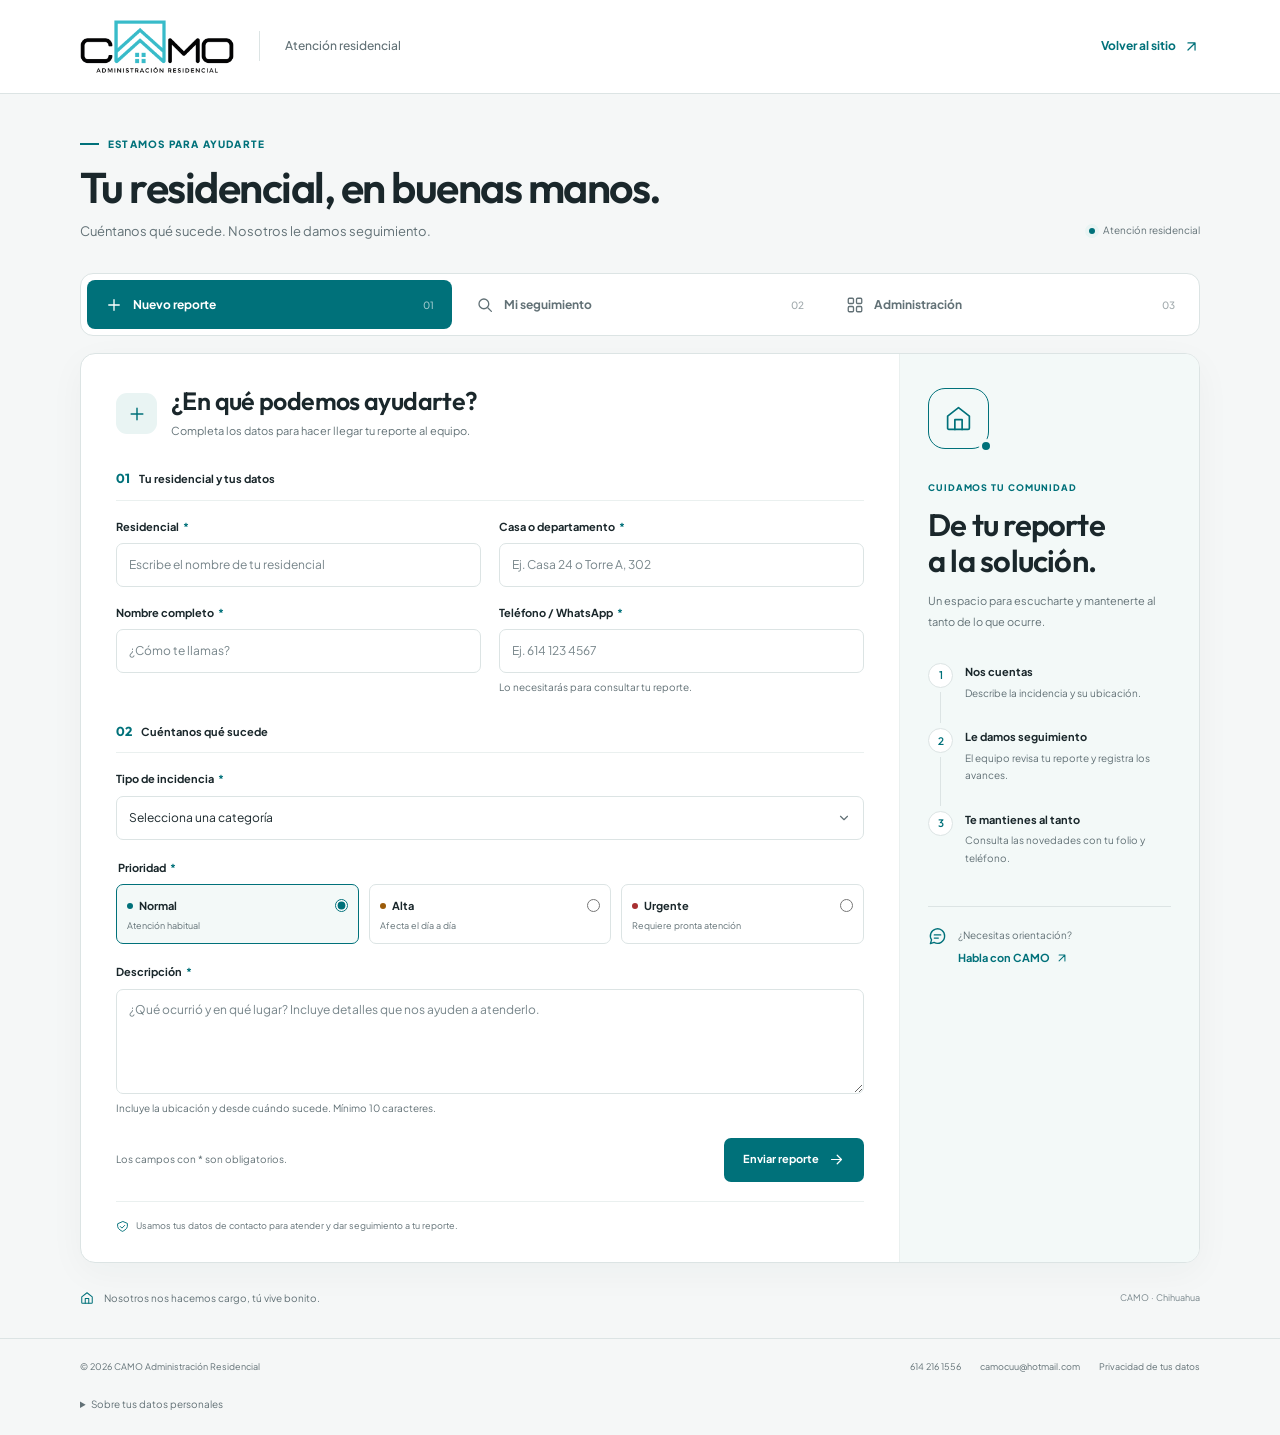
==== commit 42ee53f2: "Keep customer catalog private and accept residential names as text" ====
--- a/incidencias.html
+++ b/incidencias.html
@@ -13,8 +13,8 @@
   <link rel="stylesheet" href="assets/css/tickets.css">
   <script src="assets/js/vendor/supabase.js" defer></script>
   <script src="assets/js/config.js" defer></script>
-  <script src="assets/js/tickets-core.js" defer></script>
-  <script src="assets/js/tickets.js" defer></script>
+  <script src="assets/js/tickets-core.js?v=20260919-residencial" defer></script>
+  <script src="assets/js/tickets.js?v=20260919-residencial" defer></script>
 </head>
 <body>
   <a class="skip-link" href="#portal">Ir a atención residencial</a>
@@ -89,7 +89,7 @@
               <div class="form-grid">
                 <div class="field">
                   <label for="report-property">Residencial <span class="required-mark" aria-hidden="true">*</span></label>
-                  <select id="report-property" name="property_id" required><option value="">Selecciona tu residencial</option></select>
+                  <input id="report-property" name="property_name" type="text" minlength="2" maxlength="120" autocomplete="off" placeholder="Escribe el nombre de tu residencial" required>
                 </div>
                 <div class="field">
                   <label for="report-unit">Casa o departamento <span class="required-mark" aria-hidden="true">*</span></label>
@@ -197,13 +197,13 @@
 
       <div id="admin-dashboard" class="admin-dashboard" hidden>
         <div class="dashboard-heading"><div><p class="eyebrow">Administración</p><h2>Reportes de tu comunidad</h2><p class="admin-session">Sesión: <span id="admin-email"></span></p></div><div class="dashboard-actions"><button id="refresh-btn" type="button" class="button button-secondary button-small"><svg class="icon" aria-hidden="true"><use href="#icon-refresh"></use></svg>Actualizar</button><button id="logout-btn" type="button" class="button button-ghost button-small">Cerrar sesión</button></div></div>
-        <dl class="metrics" aria-label="Resumen de reportes"><div class="metric"><dt>Total de reportes</dt><dd id="kpi-total">—</dd></div><div class="metric"><dt><span class="status-dot status-dot-pending" aria-hidden="true"></span>Pendientes</dt><dd id="kpi-pendiente">—</dd></div><div class="metric"><dt><span class="status-dot status-dot-progress" aria-hidden="true"></span>En proceso</dt><dd id="kpi-en_proceso">—</dd></div><div class="metric"><dt><span class="status-dot status-dot-resolved" aria-hidden="true"></span>Resueltos</dt><dd id="kpi-resuelto">—</dd></div></dl>
-        <div class="filters" role="search" aria-label="Filtrar reportes"><div class="field"><label for="filter-property">Residencial</label><select id="filter-property"><option value="">Todos los residenciales</option></select></div><div class="field"><label for="filter-status">Estado</label><select id="filter-status"><option value="">Todos los estados</option><option value="pendiente">Pendiente</option><option value="en_proceso">En proceso</option><option value="resuelto">Resuelto</option></select></div><div class="field field-search"><label for="filter-search">Buscar un reporte</label><div class="search-input"><svg class="icon" aria-hidden="true"><use href="#icon-search"></use></svg><input id="filter-search" type="search" maxlength="120" placeholder="Folio, nombre o casa" autocomplete="off"></div></div></div>
+        <dl class="metrics" aria-label="Resumen de reportes"><div class="metric"><dt>Total de reportes activos</dt><dd id="kpi-total">—</dd></div><div class="metric"><dt><span class="status-dot status-dot-pending" aria-hidden="true"></span>Pendientes</dt><dd id="kpi-pendiente">—</dd></div><div class="metric"><dt><span class="status-dot status-dot-progress" aria-hidden="true"></span>En proceso</dt><dd id="kpi-en_proceso">—</dd></div><div class="metric"><dt><span class="status-dot status-dot-resolved" aria-hidden="true"></span>Resueltos</dt><dd id="kpi-resuelto">—</dd></div></dl>
+        <div class="filters" role="search" aria-label="Filtrar reportes"><div class="field"><label for="filter-property">Residencial</label><input id="filter-property" type="search" maxlength="120" placeholder="Buscar residencial" autocomplete="off"></div><div class="field"><label for="filter-status">Estado</label><select id="filter-status"><option value="">Todos los estados</option><option value="pendiente">Pendiente</option><option value="en_proceso">En proceso</option><option value="resuelto">Resuelto</option></select></div><div class="field field-search"><label for="filter-search">Buscar un reporte</label><div class="search-input"><svg class="icon" aria-hidden="true"><use href="#icon-search"></use></svg><input id="filter-search" type="search" maxlength="120" placeholder="Folio, nombre o casa" autocomplete="off"></div></div></div>
         <div class="list-heading"><h3>Bandeja de reportes</h3><span id="list-count" class="list-count" role="status"></span></div>
         <p id="admin-error" class="feedback feedback-error" role="alert" hidden></p>
         <div id="admin-list" class="ticket-list" aria-live="polite"></div>
         <nav class="pagination" aria-label="Páginas de reportes"><button id="prev-page" class="button button-secondary button-small" type="button" disabled><svg class="icon" aria-hidden="true"><use href="#icon-arrow-left"></use></svg>Anterior</button><span id="page-label" class="page-label" role="status"></span><button id="next-page" class="button button-secondary button-small" type="button" disabled>Siguiente<svg class="icon" aria-hidden="true"><use href="#icon-arrow-right"></use></svg></button></nav>
-        <details class="properties-management"><summary><span><svg class="icon" aria-hidden="true"><use href="#icon-home"></use></svg>Residenciales</span><span class="summary-caption">Administrar catálogo <span aria-hidden="true">+</span></span></summary><div class="properties-content"><div><h3>Residenciales que atendemos</h3><p>Los residenciales activos aparecen al crear un reporte.</p></div><form id="properties-form" class="properties-form"><div class="field"><label for="property-name">Nombre del residencial</label><input id="property-name" name="name" type="text" minlength="2" maxlength="120" placeholder="Nombre del residencial" required></div><button class="button button-primary" type="submit"><svg class="icon" aria-hidden="true"><use href="#icon-plus"></use></svg>Agregar</button></form><p id="properties-error" class="feedback feedback-error" role="alert" hidden></p><div id="properties-list" class="properties-list" aria-live="polite"></div></div></details>
+        <details class="properties-management"><summary><span><svg class="icon" aria-hidden="true"><use href="#icon-home"></use></svg>Residenciales</span><span class="summary-caption">Administrar catálogo <span aria-hidden="true">+</span></span></summary><div class="properties-content"><div><h3>Residenciales que atendemos</h3><p>Este catálogo es privado y solo lo ve el equipo autorizado. En sus reportes, los residentes escriben el nombre de su residencial.</p></div><form id="properties-form" class="properties-form"><div class="field"><label for="property-name">Nombre del residencial</label><input id="property-name" name="name" type="text" minlength="2" maxlength="120" placeholder="Nombre del residencial" required></div><button class="button button-primary" type="submit"><svg class="icon" aria-hidden="true"><use href="#icon-plus"></use></svg>Agregar</button></form><p id="properties-error" class="feedback feedback-error" role="alert" hidden></p><div id="properties-list" class="properties-list" aria-live="polite"></div></div></details>
       </div>
     </section>
 
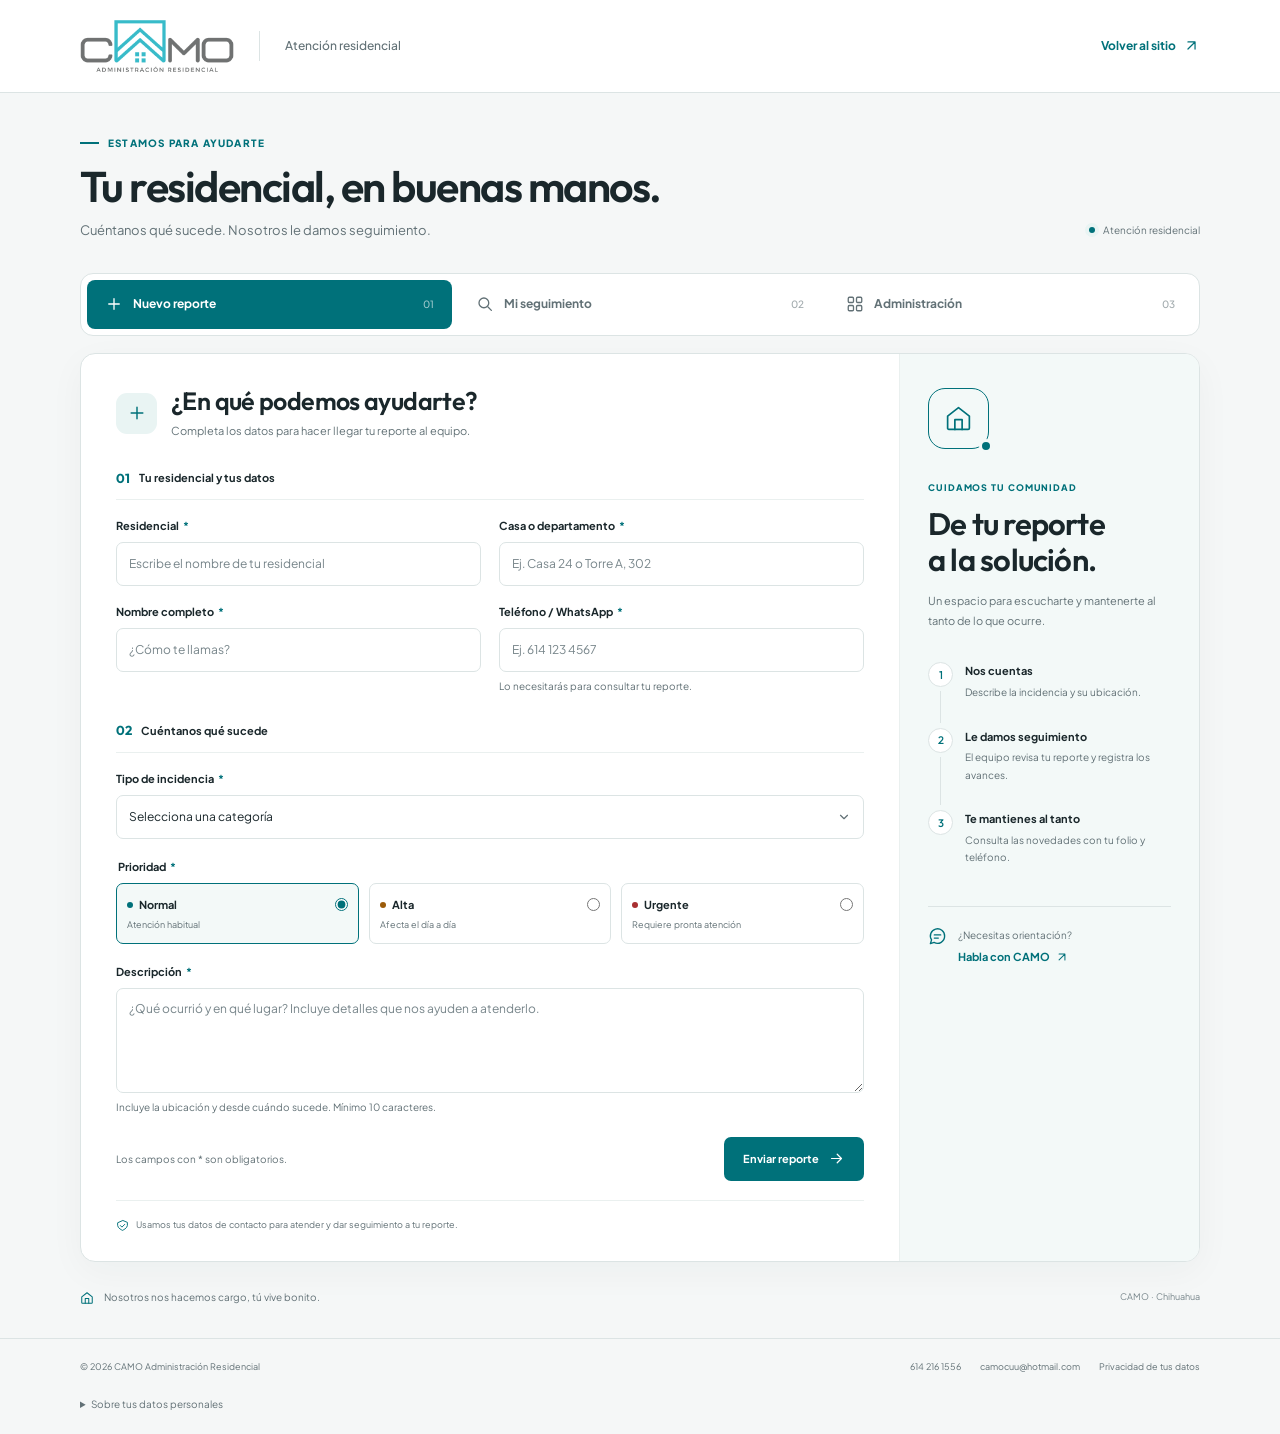
==== commit b0e19638: "Update CAMO website to the gray logo" ====
--- a/incidencias.html
+++ b/incidencias.html
@@ -38,7 +38,7 @@
   <header class="site-header">
     <div class="header-inner">
       <a href="index.html" class="brand-link" aria-label="CAMO Administración Residencial, ir al inicio">
-        <img src="assets/images/logo-camo.png" alt="CAMO Administración Residencial" width="1024" height="376">
+        <img src="assets/images/logo-gray.png" alt="CAMO Administración Residencial" width="1024" height="372">
       </a>
       <span class="header-divider" aria-hidden="true"></span>
       <span class="header-label">Atención residencial</span>
